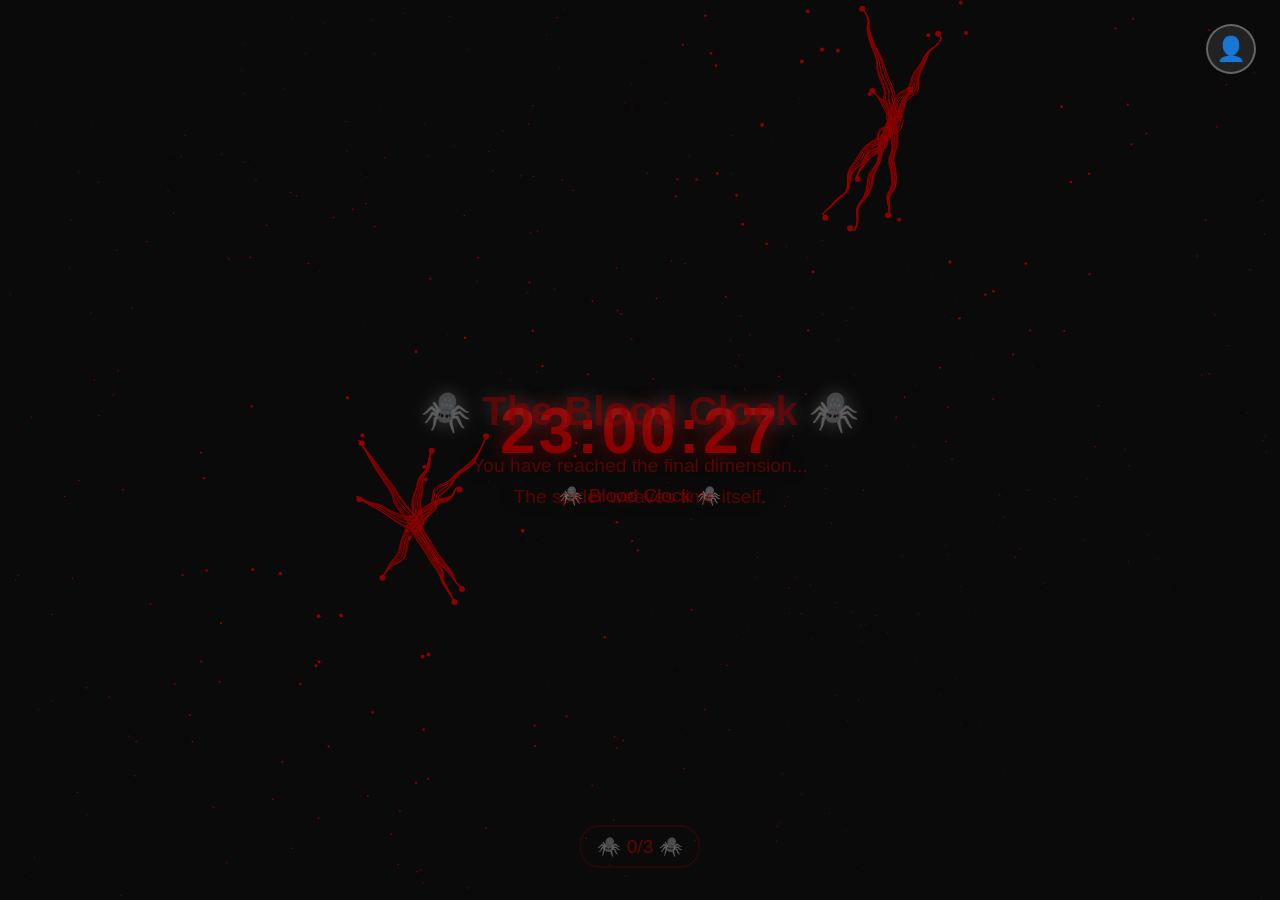
==== page3.html @ 44ee6a09 "Add files via upload" ====
<!DOCTYPE html>
<html lang="en">
<head>
    <meta charset="UTF-8">
    <meta name="viewport" content="width=device-width, initial-scale=1.0">
    <title>Interactive Portal - Spider Clock</title>
    <link rel="stylesheet" href="style.css">
    <style>
        /* ════════════════════════════════════════════════════════════════
           PAGE 3 SPECIFIC STYLES — Blood Red Spider Clock
           ────────────────────────────────────────────────────────────────
           WHY: Page 3 overrides the default canvas colors for a dark,
                blood-soaked aesthetic. Uses Vantablack (#0a0a0a) background
                and blood red (#8B0000) spider lines.
           CAN IMPROVE:
             • Add pulsing glow effect on spider web
             • Add animated clock hands
             • Add blood drip animation
        ════════════════════════════════════════════════════════════════ */
        #canvas {
            background-color: #0a0a0a;  /* Vantablack — almost no light reflection */
        }

        .clock-container {
            position: absolute;
            top: 50%;
            left: 50%;
            transform: translate(-50%, -50%);
            text-align: center;
            color: #8B0000;
            font-family: 'Arial', sans-serif;
            pointer-events: none;
        }

        .clock-time {
            font-size: 4rem;
            font-weight: bold;
            text-shadow: 0 0 20px rgba(139, 0, 0, 0.8);
            letter-spacing: 3px;
        }

        .clock-label {
            font-size: 1.2rem;
            margin-top: 1rem;
            opacity: 0.8;
        }
    </style>
</head>
<body>

    <!-- ════════════════════════════════════════════════════════════════
         [HTML 1]  CANVAS — Spider Clock Animation
         ────────────────────────────────────────────────────────────────
         WHY: Same spider cursor animation as page 1, but styled with:
              • Vantablack background (#0a0a0a)
              • Blood red spider lines (#8B0000)
              • Clock display in the center showing current time
         CAN IMPROVE:
           • Add animated clock hands
           • Add real time display
           • Add tick sounds when seconds change
    ════════════════════════════════════════════════════════════════ -->
    <canvas id="canvas"></canvas>


    <!-- ════════════════════════════════════════════════════════════════
         [HTML 2]  CLOCK DISPLAY — Center of the page
         ────────────────────────────────────────────────────────────────
         WHY: Shows the current time in the center of the screen.
              Styled with blood red glow effect.
    ════════════════════════════════════════════════════════════════ -->
    <div class="clock-container">
        <div class="clock-time" id="clockDisplay">00:00:00</div>
        <div class="clock-label">🕷️ Blood Clock 🕷️</div>
    </div>


    <!-- ════════════════════════════════════════════════════════════════
         [HTML 3]  PROFILE ICON
    ════════════════════════════════════════════════════════════════ -->
    <button class="profile-icon" id="profileBtn" title="View Profile">
        👤
    </button>


    <!-- ════════════════════════════════════════════════════════════════
         [HTML 4]  DOWN ARROW COUNTER — This is the final page
         ────────────────────────────────────────────────────────────────
         WHY: Shows you're on page 3 of the portal.
    ════════════════════════════════════════════════════════════════ -->
    <div class="down-arrow-counter page3-counter">
        <span id="arrowCount">🕷️ 3/3 🕷️</span>
    </div>


    <!-- ════════════════════════════════════════════════════════════════
         [HTML 5]  PAGE INFO — Instructions for the final page
         ────────────────────────────────────────────────────────────────
         WHY: Tells visitor they've reached the final page.
    ════════════════════════════════════════════════════════════════ -->
    <div class="page-info page3-info">
        <h2>🕷️ The Blood Clock 🕷️</h2>
        <p>You have reached the final dimension...<br>
           The spider weaves time itself.</p>
    </div>


    <!-- ════════════════════════════════════════════════════════════════
         [HTML 6]  PROFILE MODAL
    ════════════════════════════════════════════════════════════════ -->
    <div class="modal" id="profileModal">
        <div class="modal-content">
            <button class="modal-close" onclick="closeProfileModal()">×</button>
            <div class="modal-title">🖤 Gamer 🖤</div>
            <div class="modal-bio">
                <strong>You've unlocked: The Blood Clock 🕷️</strong><br><br>
                Page 3 of 3 — The Final Dimension<br>
                Time flows through the spider's web...<br><br>
                <a href="index.html" style="color: #fff; text-decoration: underline;">← Return to start</a>
            </div>
        </div>
    </div>


    <!-- ════════════════════════════════════════════════════════════════
         SCRIPTS
         ────────────────────────────────────────────────────────────────
         WHY: Two files:
              • page3-clock.js = Spider animation with blood red color & clock
              • nav.js = Navigation logic
    ════════════════════════════════════════════════════════════════ -->
    <script src="page3-clock.js"></script>
    <script src="nav.js"></script>

</body>
</html>
---- style.css ----
/* ════════════════════════════════════════════════════════════════════════════
   STYLE.CSS — Shared styles for all pages of the Interactive Portal
   ════════════════════════════════════════════════════════════════════════════
   
   WHY: One CSS file for all three pages reduces duplication.
        Page-specific overrides are in each HTML file's <style> tag.
   CAN IMPROVE:
     • Use CSS custom properties (variables) for colours across all pages
     • Add animations (@keyframes) for smoother transitions
     • Use CSS Grid for responsive layouts
════════════════════════════════════════════════════════════════════════════ */


/* ════════════════════════════════════════════════════════════════
   [CSS 1]  GLOBAL RESET & BODY
   ────────────────────────────────────────────────────────────────
   WHY: Removes browser defaults and sets up the canvas to fill viewport.
   CAN IMPROVE:
     • Add smooth scroll behavior
     • Add system font stack for better rendering
════════════════════════════════════════════════════════════════ */
* {
    margin: 0;
    padding: 0;
    box-sizing: border-box;
}

body {
    overflow: hidden;
    margin: 0;
    background: #000;
    font-family: Arial, sans-serif;
    color: #fff;
}

html, body {
    width: 100%;
    height: 100%;
}


/* ════════════════════════════════════════════════════════════════
   [CSS 2]  CANVAS — Full viewport animation display
   ────────────────────────────────────────────────────────────────
   WHY: Canvas fills the entire viewport and is the main visual element.
        display: block removes inline spacing.
   CAN IMPROVE:
     • Add touch-action: none for better mobile support
     • Add cursor: none to hide default cursor during animation
════════════════════════════════════════════════════════════════ */
canvas {
    display: block;
    width: 100%;
    height: 100%;
    background-color: #000;
}

#galaxy-container {
    width: 100%;
    height: 100%;
    background: #000;
}


/* ════════════════════════════════════════════════════════════════
   [CSS 3]  PROFILE ICON — Fixed corner button
   ────────────────────────────────────────────────────────────────
   WHY: Position fixed keeps it in the same corner on all pages.
        Small circular button for quick access to profile/bio.
   CAN IMPROVE:
     • Add hover animation (scale, glow effect)
     • Add badge counter (unread messages, notifications)
     • Add tooltip on hover
════════════════════════════════════════════════════════════════ */
.profile-icon {
    position: fixed;
    top: 1.5rem;
    right: 1.5rem;
    z-index: 1000;
    width: 50px;
    height: 50px;
    border-radius: 50%;
    background: rgba(255, 255, 255, 0.1);
    border: 2px solid rgba(255, 255, 255, 0.3);
    color: #fff;
    font-size: 1.5rem;
    cursor: pointer;
    transition: all 0.3s ease;
}

.profile-icon:hover {
    background: rgba(255, 255, 255, 0.2);
    border-color: rgba(255, 255, 255, 0.5);
    transform: scale(1.1);
}

.profile-icon:active {
    transform: scale(0.95);
}


/* ════════════════════════════════════════════════════════════════
   [CSS 4]  DOWN ARROW COUNTER — Navigation progress indicator
   ────────────────────────────────────────────────────────────────
   WHY: Shows how many down arrow clicks until next page transition.
   CAN IMPROVE:
     • Add progress bar animation
     • Add color change as counter increases
     • Add sound effect when counter resets
════════════════════════════════════════════════════════════════ */
.down-arrow-counter {
    position: fixed;
    bottom: 2rem;
    left: 50%;
    transform: translateX(-50%);
    z-index: 999;
    text-align: center;
    font-size: 1.2rem;
    color: #fff;
    opacity: 0.7;
    transition: opacity 0.3s;
    pointer-events: none;
}

.down-arrow-counter:hover {
    opacity: 1;
}

#arrowCount {
    display: inline-block;
    padding: 0.5rem 1rem;
    border: 2px solid rgba(255, 255, 255, 0.3);
    border-radius: 20px;
    animation: pulse 1.5s infinite;
}

@keyframes pulse {
    0%, 100% { opacity: 0.5; }
    50% { opacity: 1; }
}


/* ════════════════════════════════════════════════════════════════
   [CSS 5]  PAGE INFO — Page title and instructions
   ────────────────────────────────────────────────────────────────
   WHY: Shows what page visitor is on and instructions for proceeding.
   CAN IMPROVE:
     • Add typewriter animation on first load
     • Add fade-in/out transitions
════════════════════════════════════════════════════════════════ */
.page-info {
    position: fixed;
    top: 50%;
    left: 50%;
    transform: translate(-50%, -50%);
    text-align: center;
    color: rgba(255, 255, 255, 0.6);
    font-size: 1.1rem;
    pointer-events: none;
    z-index: 100;
}

.page-info h2 {
    font-size: 2.5rem;
    margin-bottom: 1rem;
    text-shadow: 0 0 20px rgba(255, 255, 255, 0.2);
}

.page-info p {
    font-size: 1.2rem;
    line-height: 1.6;
}

.page3-info {
    color: rgba(139, 0, 0, 0.6);
    text-shadow: 0 0 20px rgba(139, 0, 0, 0.3);
}

.page3-counter {
    color: #8B0000;
    border-color: rgba(139, 0, 0, 0.5);
}

.page3-counter #arrowCount {
    border-color: rgba(139, 0, 0, 0.3);
    color: #8B0000;
}


/* ════════════════════════════════════════════════════════════════
   [CSS 6]  MODAL — Profile popup (all pages)
   ────────────────────────────────────────────────────────────────
   WHY: Shows bio and profile when profile icon is clicked.
        Position fixed overlay covers the entire viewport.
   CAN IMPROVE:
     • Add animation on open/close
     • Add keyboard shortcut to close (Escape)
════════════════════════════════════════════════════════════════ */
.modal {
    display: none;
    position: fixed;
    z-index: 1500;
    left: 0;
    top: 0;
    width: 100%;
    height: 100%;
    background-color: rgba(0, 0, 0, 0.8);
    align-items: center;
    justify-content: center;
}

.modal.show {
    display: flex;
}

.modal-content {
    background: rgba(20, 20, 20, 0.95);
    padding: 2rem;
    border-radius: 12px;
    border: 1px solid rgba(255, 255, 255, 0.2);
    max-width: 500px;
    width: 90%;
    max-height: 80vh;
    overflow-y: auto;
    box-shadow: 0 0 50px rgba(0, 0, 0, 0.8);
    animation: slideIn 0.3s ease-out;
}

@keyframes slideIn {
    from {
        transform: translateY(-50px);
        opacity: 0;
    }
    to {
        transform: translateY(0);
        opacity: 1;
    }
}

.modal-close {
    float: right;
    font-size: 2rem;
    font-weight: bold;
    color: #fff;
    cursor: pointer;
    border: none;
    background: none;
    transition: color 0.2s;
}

.modal-close:hover {
    color: #00D9FF;
}

.modal-title {
    font-size: 1.8rem;
    color: #fff;
    margin: 1rem 0;
    clear: both;
}

.modal-bio {
    font-size: 1rem;
    line-height: 1.8;
    margin: 1.5rem 0;
    color: rgba(255, 255, 255, 0.8);
}

.modal-links {
    margin: 2rem 0;
    display: flex;
    flex-direction: column;
    gap: 0.8rem;
}

.modal-link {
    display: inline-block;
    padding: 0.8rem 1.2rem;
    background: rgba(157, 78, 221, 0.3);
    color: #fff;
    text-decoration: none;
    border-radius: 6px;
    font-weight: bold;
    text-align: center;
    transition: all 0.3s ease;
    border: 1px solid rgba(157, 78, 221, 0.5);
}

.modal-link:hover {
    background: rgba(157, 78, 221, 0.6);
    border-color: rgba(157, 78, 221, 0.8);
    transform: translateX(5px);
}


/* ════════════════════════════════════════════════════════════════
   [CSS 7]  RESPONSIVE DESIGN — Mobile overrides
   ────────────────────────────────────────────────────────────────
   WHY: Adjusts layout for smaller screens.
   CAN IMPROVE:
     • Add tablet-specific adjustments at 768px
     • Add landscape orientation handling
════════════════════════════════════════════════════════════════ */
@media (max-width: 600px) {
    .profile-icon {
        width: 40px;
        height: 40px;
        top: 1rem;
        right: 1rem;
        font-size: 1.2rem;
    }

    .page-info h2 {
        font-size: 1.8rem;
    }

    .page-info p {
        font-size: 0.95rem;
    }

    .down-arrow-counter {
        bottom: 1rem;
        font-size: 0.9rem;
    }

    .modal-content {
        padding: 1.5rem;
    }
}
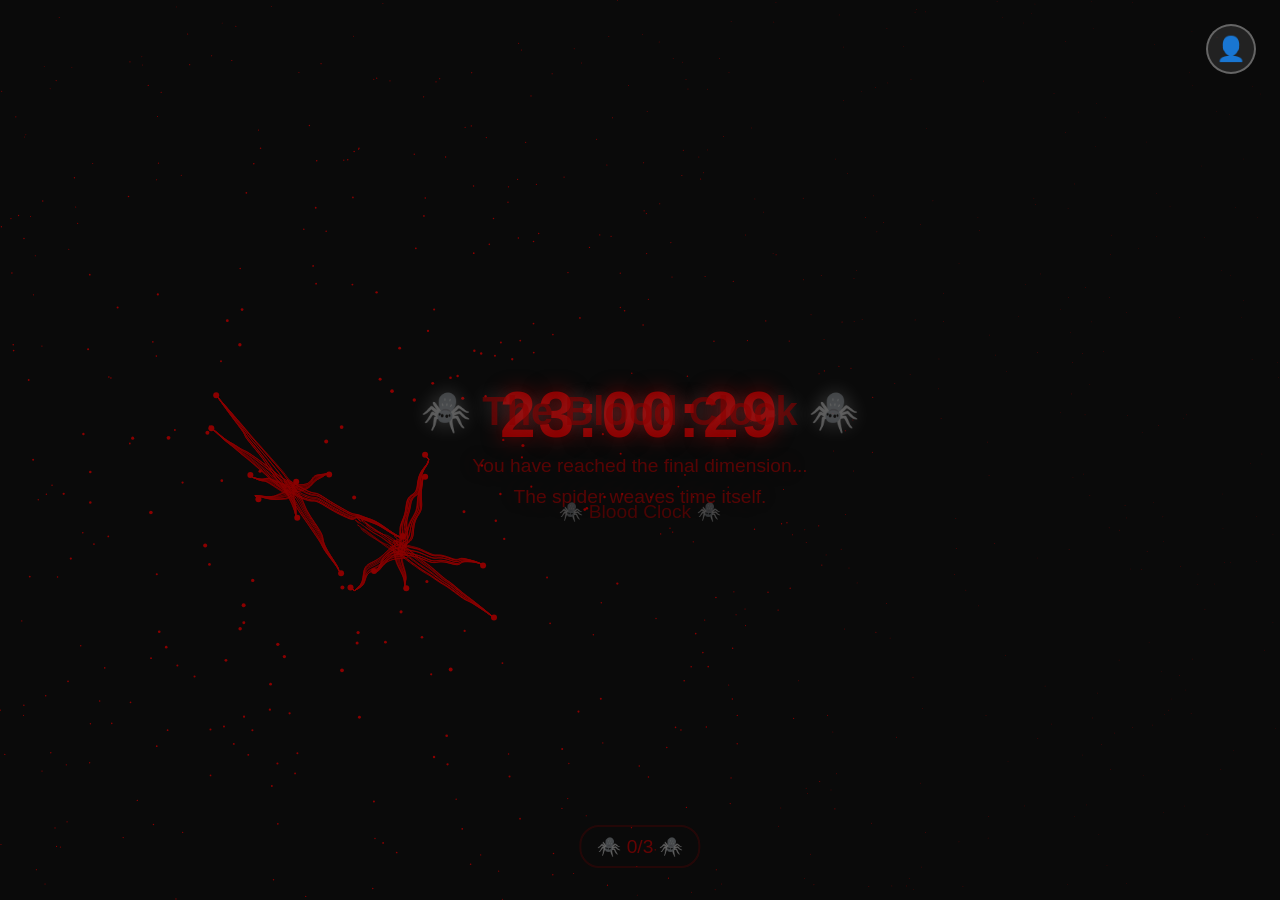
==== commit ad2e5811: "Update page3.html" ====
--- a/page3.html
+++ b/page3.html
@@ -41,8 +41,8 @@
 
         .clock-label {
             font-size: 1.2rem;
-            margin-top: 1rem;
-            opacity: 0.8;
+            margin-top: 3rem;
+            opacity: 0.5;
         }
     </style>
 </head>
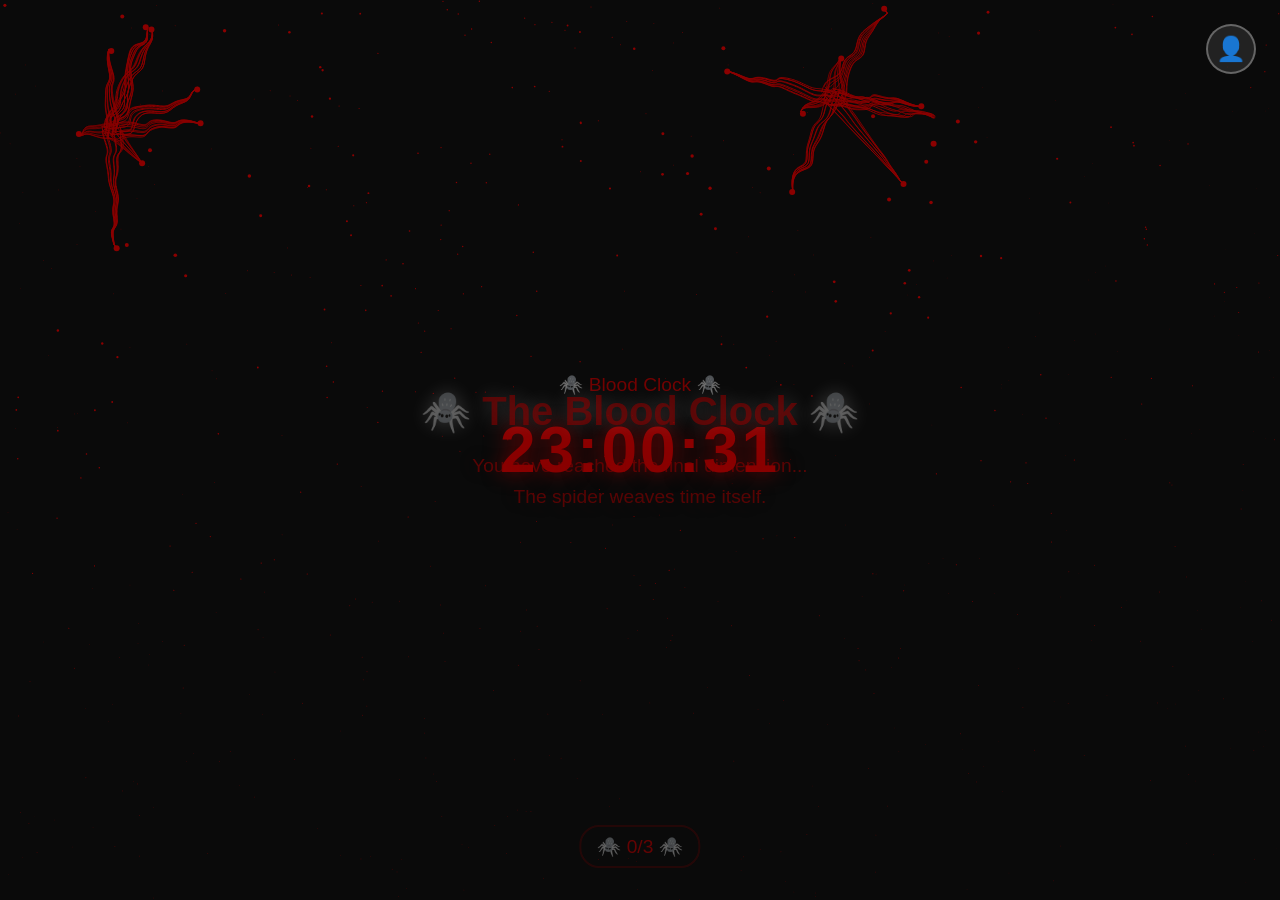
==== commit ad0de2d1: "Update page3.html" ====
--- a/page3.html
+++ b/page3.html
@@ -39,11 +39,15 @@
             letter-spacing: 3px;
         }
 
-        .clock-label {
-            font-size: 1.2rem;
-            margin-top: 3rem;
-            opacity: 0.5;
-        }
+   .clock-label {
+    font-size: 1.2rem;
+    position: absolute;
+    top: -40px; /* 👈 This pushes the text completely ABOVE the numbers */
+    left: 50%;
+    transform: translateX(-50%);
+    width: 100%;
+    opacity: 0.8;
+}
     </style>
 </head>
 <body>
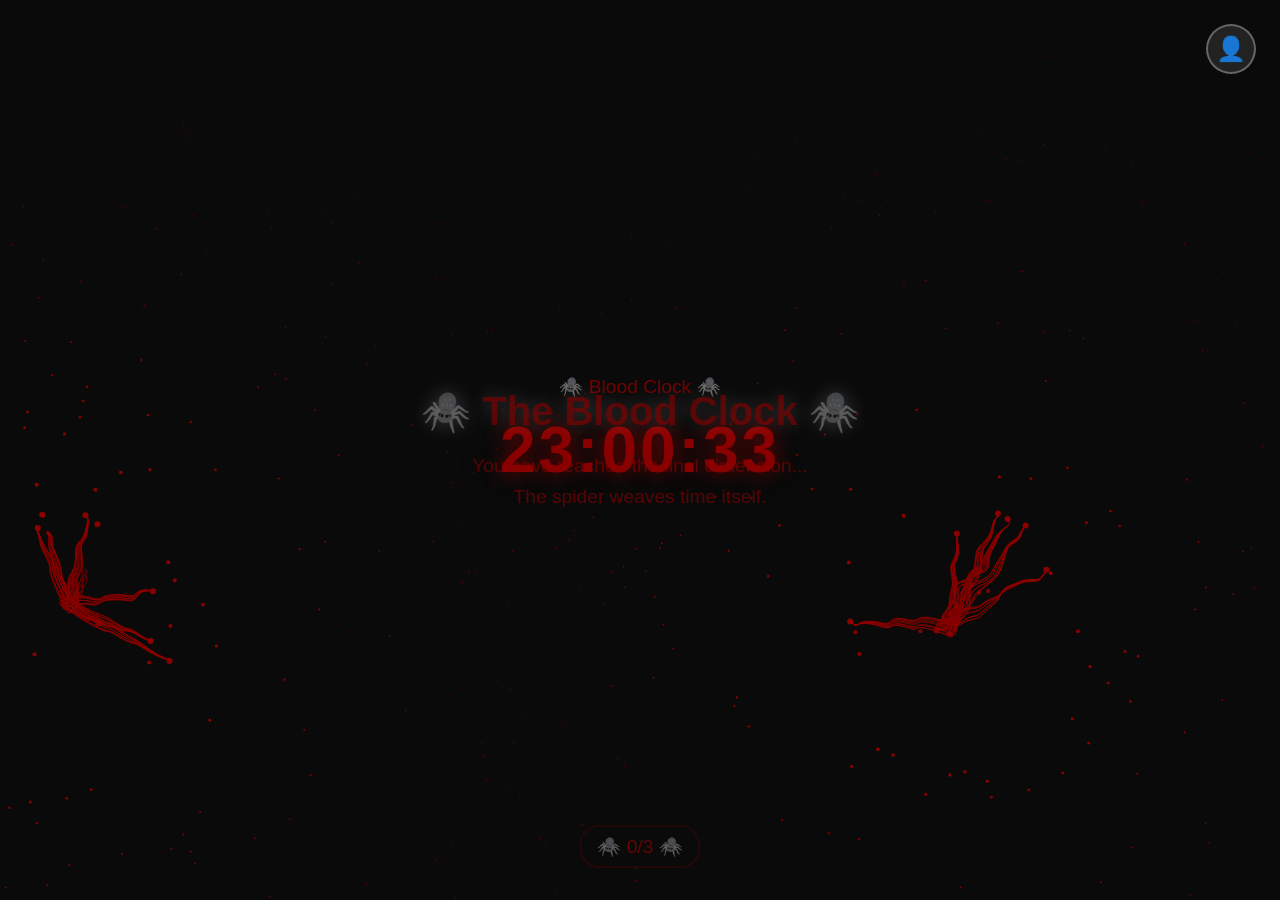
==== commit f5f114e8: "Update page3.html" ====
--- a/page3.html
+++ b/page3.html
@@ -39,13 +39,14 @@
             letter-spacing: 3px;
         }
 
-   .clock-label {
+ .clock-label {
     font-size: 1.2rem;
     position: absolute;
-    top: -40px; /* 👈 This pushes the text completely ABOVE the numbers */
+    bottom: 100%; /* 👈 Pushes the bottom of the label to sit exactly on top of the timer */
     left: 50%;
     transform: translateX(-50%);
-    width: 100%;
+    margin-bottom: 15px; /* 👈 Adds a clean gap between the label and the numbers */
+    white-space: nowrap; /* 👈 Keeps the text on a single line */
     opacity: 0.8;
 }
     </style>
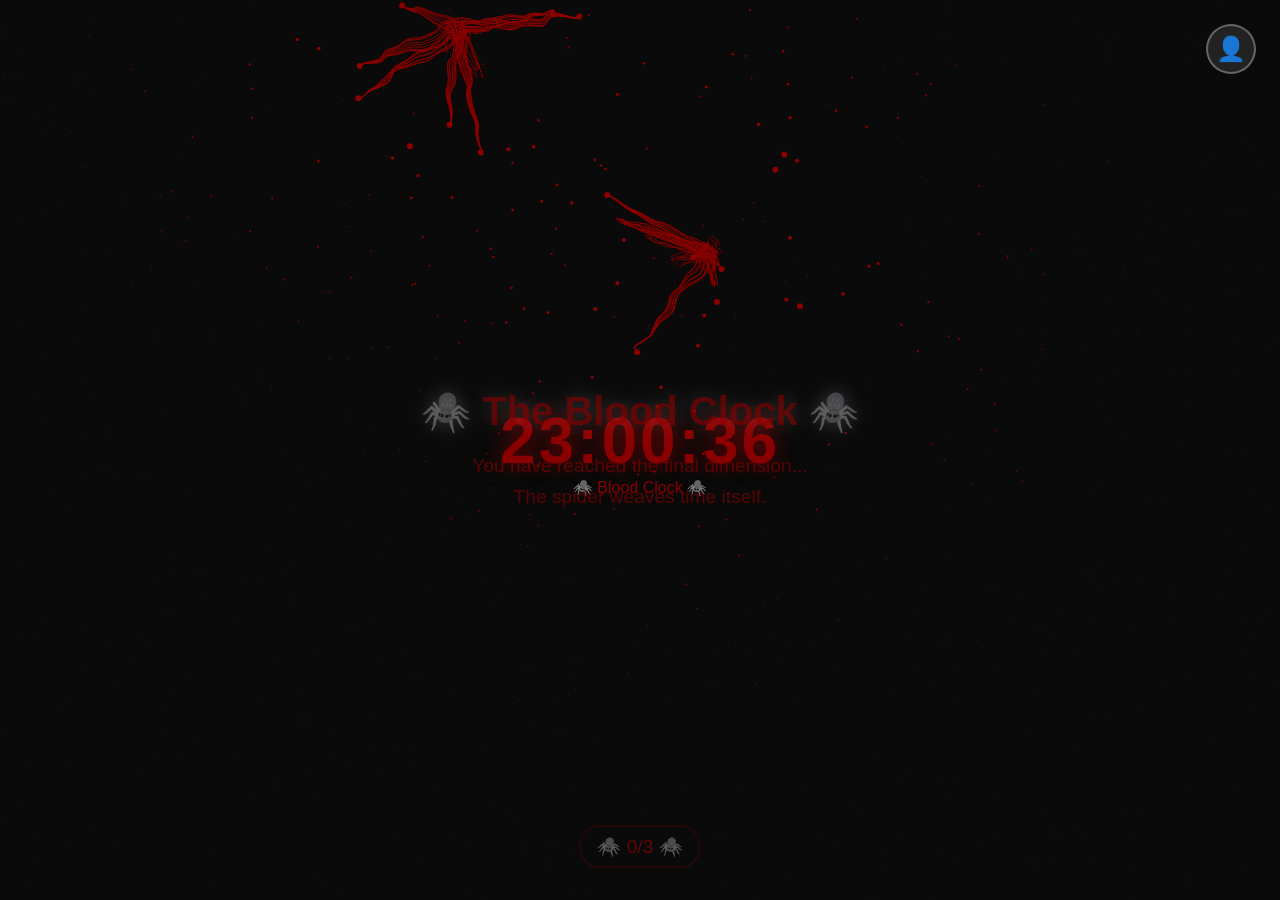
==== commit cec8ba7c: "Update page3.html" ====
--- a/page3.html
+++ b/page3.html
@@ -21,16 +21,16 @@
             background-color: #0a0a0a;  /* Vantablack — almost no light reflection */
         }
 
-        .clock-container {
-            position: absolute;
-            top: 50%;
-            left: 50%;
-            transform: translate(-50%, -50%);
-            text-align: center;
-            color: #8B0000;
-            font-family: 'Arial', sans-serif;
-            pointer-events: none;
-        }
+      .clock-container {
+    position: absolute;
+    top: 50%;
+    left: 50%;
+    transform: translate(-50%, -50%);
+    text-align: center;
+    color: #8B0000;
+    font-family: 'Arial', sans-serif;
+    pointer-events: none;
+}
 
         .clock-time {
             font-size: 4rem;
@@ -39,14 +39,15 @@
             letter-spacing: 3px;
         }
 
- .clock-label {
-    font-size: 1.2rem;
+ #clock h1 {
+    font-size: 1.5rem !important;
     position: absolute;
-    bottom: 100%; /* 👈 Pushes the bottom of the label to sit exactly on top of the timer */
+    bottom: 100%; /* Pushes it completely ABOVE the moving timer digits */
     left: 50%;
     transform: translateX(-50%);
-    margin-bottom: 15px; /* 👈 Adds a clean gap between the label and the numbers */
-    white-space: nowrap; /* 👈 Keeps the text on a single line */
+    width: 100%;
+    margin: 0 0 20px 0; /* Creates a clean gap above the numbers */
+    white-space: nowrap;
     opacity: 0.8;
 }
     </style>
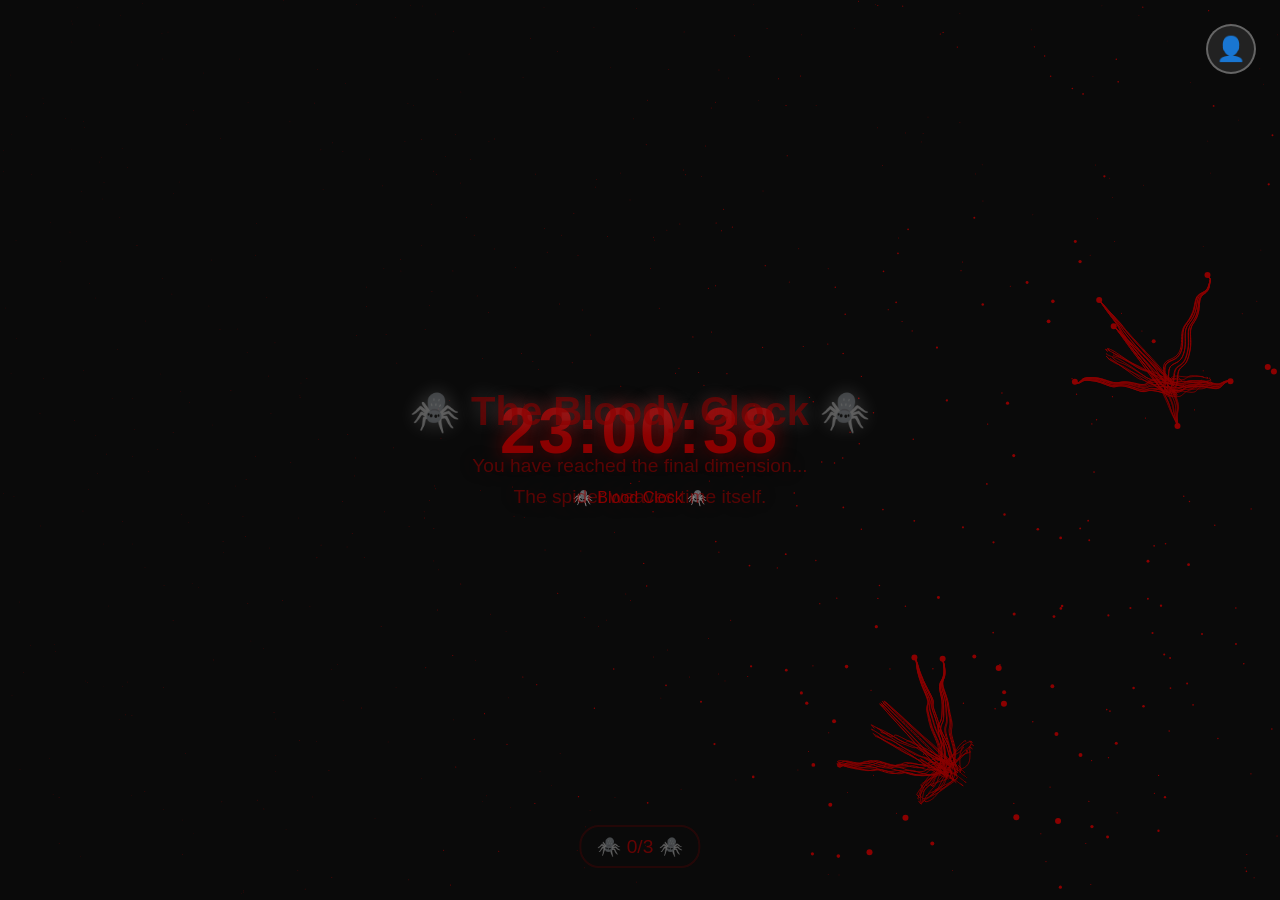
==== commit ebeb4c21: "Update page3.html" ====
--- a/page3.html
+++ b/page3.html
@@ -30,6 +30,9 @@
     color: #8B0000;
     font-family: 'Arial', sans-serif;
     pointer-events: none;
+           display: flex;
+    flex-direction: column;
+    gap: 20px;  /* Space between children */
 }
 
         .clock-time {
@@ -105,7 +108,8 @@
          WHY: Tells visitor they've reached the final page.
     ════════════════════════════════════════════════════════════════ -->
     <div class="page-info page3-info">
-        <h2>🕷️ The Blood Clock 🕷️</h2>
+        <h2>🕷️ The Bloody Clock 🕷️</h2>
+        
         <p>You have reached the final dimension...<br>
            The spider weaves time itself.</p>
     </div>
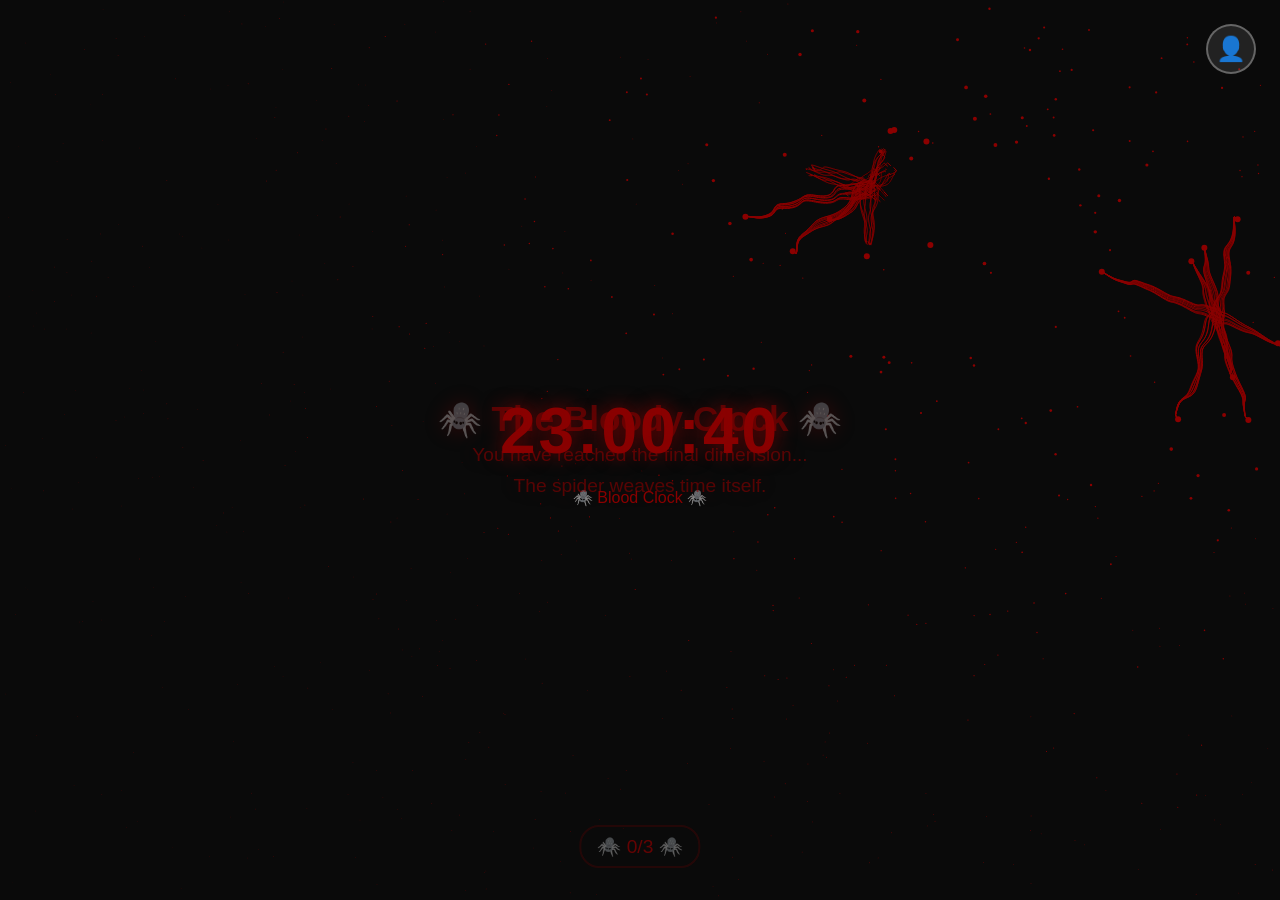
==== commit a899fa21: "Update page3.html" ====
--- a/page3.html
+++ b/page3.html
@@ -108,7 +108,7 @@
          WHY: Tells visitor they've reached the final page.
     ════════════════════════════════════════════════════════════════ -->
     <div class="page-info page3-info">
-        <h2>🕷️ The Bloody Clock 🕷️</h2>
+       <h1 style="text-align:center;" <h2>🕷️ The Bloody Clock 🕷️</h2> </h1>
         
         <p>You have reached the final dimension...<br>
            The spider weaves time itself.</p>
